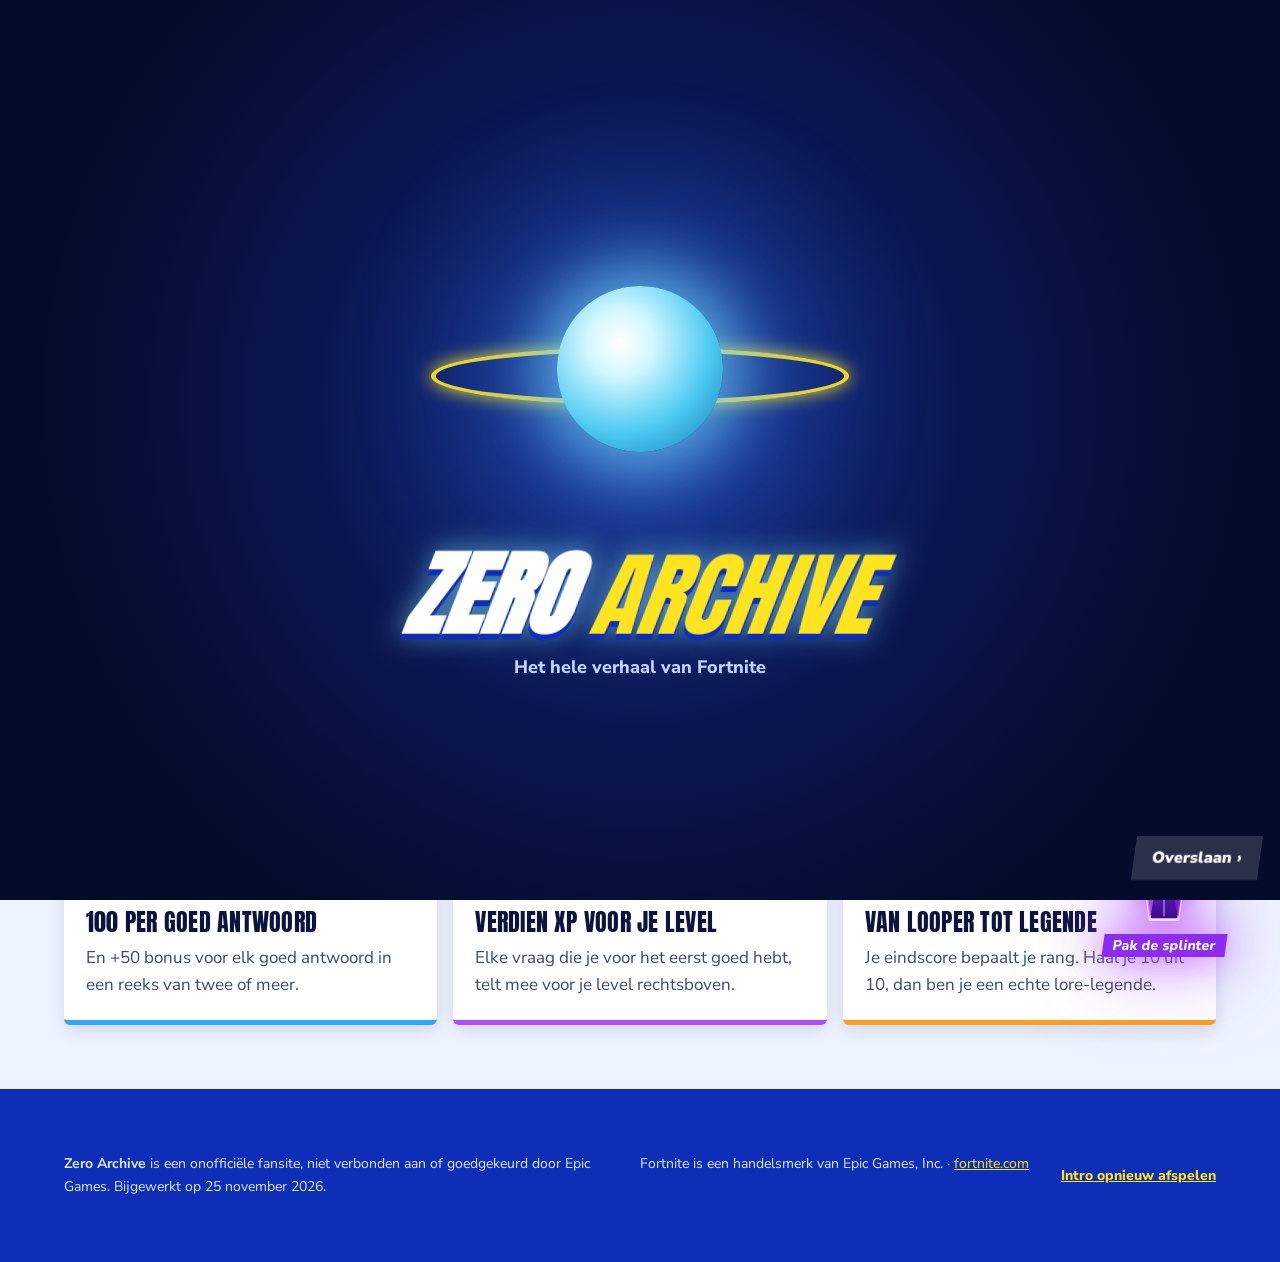
==== quiz.html @ 2d215c62 "Zero Archive: Fortnite lore-site" ====
<!DOCTYPE html>
<html lang="nl">
<head>
<meta charset="utf-8">
<meta name="viewport" content="width=device-width, initial-scale=1">
<title>Zero Archive · Lore-quiz</title>
<link rel="preconnect" href="https://fonts.googleapis.com">
<link href="https://fonts.googleapis.com/css2?family=Anton&family=Nunito+Sans:opsz,wght@6..12,400;6..12,700;6..12,800;6..12,900&display=swap" rel="stylesheet">
<link rel="stylesheet" href="site.css">
<script>try{if(!sessionStorage.getItem("zaIntro")&&!matchMedia("(prefers-reduced-motion: reduce)").matches)document.documentElement.classList.add("intro-on")}catch(e){}</script>
</head>
<body>
<div id="prog" aria-hidden="true"></div>
<nav><div class="wrap">
  <a class="brand" href="index.html">Zero <span>Archive</span></a>
  <div class="links scroll">
    <a href="index.html#tijdlijn">Tijdlijn</a><a href="index.html#seven">The Seven</a><a href="index.html#geno">Geno</a><a href="index.html#comics">Comics</a><a href="index.html#events">Events</a><a href="quiz.html" aria-current="page">Quiz</a><a href="personages.html">Personages</a><a href="out-of-time.html" class="hot">Out of Time</a>
  </div>
</div></nav>

<header class="band hero small" style="padding-bottom:clamp(64px,7vw,96px)"><div class="wrap split">
  <div>
    <p class="crumbs"><a href="index.html">Zero Archive</a> › Lore-quiz</p>
    <span class="tagl">10 vragen · alles staat op de site</span>
    <h1>Ben jij een echte <em>lore-legende</em>?</h1>
    <p class="lead">Tien willekeurige vragen over de Zero Point, The Seven, Geno en Out of Time. Elk goed antwoord levert XP op, en een reeks goede antwoorden levert bonuspunten op. Weet je het niet? Na elke vraag zie je het antwoord en waar het op de site staat.</p>
    <div class="btns"><button class="btn y" id="go" type="button">Start de quiz</button><a class="btn w" href="index.html#tijdlijn">Eerst nog even lezen</a></div>
    <p class="when" id="best" style="margin-top:16px"></p>
  </div>
  <div class="fig" aria-hidden="true" style="min-height:300px">
    <svg viewBox="0 0 300 300" style="position:absolute;inset:0;width:100%;height:100%">
      <defs><radialGradient id="qzg"><stop offset="0" stop-color="#ffffff"/><stop offset=".5" stop-color="#bff1ff"/><stop offset="1" stop-color="#2ea8ff"/></radialGradient></defs>
      <circle cx="150" cy="150" r="96" fill="url(#qzg)" class="pulse" style="transform-origin:150px 150px"/>
      <ellipse cx="150" cy="160" rx="140" ry="36" fill="none" stroke="#ffe41f" stroke-width="5"/>
      <text x="150" y="190" text-anchor="middle" font-family="Anton,Impact,sans-serif" font-size="120" fill="#0d2fb8">?</text>
    </svg>
  </div>
</div></header>

<section class="band" id="quiz"><div class="wrap">
  <div class="qz" id="qz" hidden>
    <div class="qz-top">
      <span class="tag" id="qNum" style="--r:var(--blue)">Vraag 1/10</span>
      <span class="qz-score" id="qScore">0 punten</span>
      <span class="qz-streak" id="qStreak" hidden></span>
    </div>
    <div class="meter" aria-hidden="true"><i id="qBar"></i></div>
    <h2 id="qText" tabindex="-1"></h2>
    <div class="qz-opts" id="qOpts" role="group" aria-labelledby="qText"></div>
    <div class="qz-fb" id="qFb" aria-live="polite" hidden></div>
    <div class="btns" style="margin-top:18px"><button class="btn y" id="next" type="button" hidden>Volgende vraag</button></div>
  </div>
  <div class="qz-end" id="end" hidden>
    <span class="tag" id="rankTag" style="--r:var(--leg)">Resultaat</span>
    <h2 id="rank"></h2>
    <p class="intro" id="endTxt"></p>
    <div class="facts" id="endStats"></div>
    <h3 style="margin-top:28px">Jouw antwoorden</h3>
    <ol class="qz-review" id="review"></ol>
    <div class="btns" style="margin-top:20px"><button class="btn y" id="again" type="button">Nog een keer (nieuwe vragen)</button><button class="btn w" id="copy" type="button">Kopieer je score</button></div>
  </div>
  <div id="startHint"><h2>Hoe werkt het?</h2>
    <div class="grid">
      <article class="card" style="--r:var(--rare)"><span class="rar">Punten</span><h3>100 per goed antwoord</h3><p>En +50 bonus voor elk goed antwoord in een reeks van twee of meer.</p></article>
      <article class="card" style="--r:var(--epic)"><span class="rar" style="--r:var(--epic)">XP</span><h3>Verdien XP voor je level</h3><p>Elke vraag die je voor het eerst goed hebt, telt mee voor je level rechtsboven.</p></article>
      <article class="card" style="--r:var(--leg)"><span class="rar" style="--r:var(--leg)">Rang</span><h3>Van Looper tot legende</h3><p>Je eindscore bepaalt je rang. Haal je 10 uit 10, dan ben je een echte lore-legende.</p></article>
    </div>
  </div>
</div></section>

<footer class="band"><div class="wrap">
  <p><strong>Zero Archive</strong> is een onofficiële fansite, niet verbonden aan of goedgekeurd door Epic Games. Bijgewerkt op 25 november 2026.</p>
  <p>Fortnite is een handelsmerk van Epic Games, Inc. · <a href="https://www.fortnite.com">fortnite.com</a></p>
</div></footer>

<script src="shared.js"></script>
<script>
{
/* [id, question, correct, [wrong x3], explanation, link] */
const Q=[
 ["loop","Hoe lang duurt één ronde van de Loop ongeveer?","22 minuten",["10 minuten","45 minuten","Een uur"],"Een ronde duurt ongeveer 22 minuten. Wie wint, ontsnapt, maar wordt daarna weer meegezogen.","index.html#basis"],
 ["io","Wie stichtte de Imagined Order?","Geno",["Doctor Slone","Agent Jones","The Origin"],"Geno vond de Zero Point meer dan duizend jaar geleden en richtte de IO op om hem te beheersen.","personages.html#geno"],
 ["meteor","Wie lag er in de meteoriet van Chapter 1?","The Visitor",["The Scientist","The Foundation","Kevin de kubus"],"In Season 4 stapte The Visitor uit de meteoriet, het eerste lid van The Seven dat we zagen.","index.html#tijdlijn"],
 ["end1","Hoe eindigde Chapter 1?","Een zwart gat slokte het eiland op",["Het eiland draaide om","Alles werd verchroomd","Een vulkaan barstte uit"],"Bij The End op 13 oktober 2019 verdween alles in een zwart gat.","index.html#events"],
 ["rock","Wie spreekt The Foundation in?","Dwayne Johnson",["Rahul Kohli","Ben Starr","Brie Larson"],"The Foundation wordt ingesproken door Dwayne “The Rock” Johnson.","personages.html#foundation"],
 ["mecha","Wie bestuurde de Mecha?","The Paradigm",["The Order","The Imagined","Doctor Slone"],"The Paradigm stuurde de Mecha in The Final Showdown en opnieuw bij Collision.","index.html#seven"],
 ["ageless","Wie is The Ageless uit Chapter 4?","Een jongere versie van Geno",["De vader van Hope","De oprichter van The Seven","Een vampier"],"The Ageless regeerde over Oathbound en is een Snapshot van een jongere Geno.","index.html#geno"],
 ["underground","Wie richtte The Underground op?","Hope",["Jones","Midas","Montague"],"Hope wees The Society af en begon in Chapter 5 haar eigen verzet: The Underground.","personages.html#hope"],
 ["doom","Wie bleek The Wanderer te zijn?","Doctor Doom",["Zeus","Geno","Megalo Don"],"In Chapter 5 Season 4 bleek The Wanderer Doctor Doom te zijn, die de kracht van Pandora's Box opslokte.","index.html#tijdlijn"],
 ["zerowar","In welke comic verdwijnt Geno in de Zero Point?","Fortnite x Marvel: Zero War",["Batman/Fortnite: Zero Point","Nexus War: Thor","Batman/Fortnite: Foundation"],"In Zero War stapt Geno in de Zero Point en wordt hij over het Omniverse verspreid.","index.html#comics"],
 ["shattered","Wat was de grote twist van Shattered?","The Visitor bleek Geno te zijn",["The Foundation werd een schurk","Hope verloor haar geheugen","De Ice King werd held"],"Aan het eind schoot The Visitor Jones neer en zette zijn helm af: het was Geno.","out-of-time.html"],
 ["innovation","Welke codenaam kreeg Doctor Slone in The New Seven?","The Innovation",["The Prophecy","The Guardian","The Singularity"],"Slone werd The Innovation, het technische brein van het team.","personages.html#slone"],
 ["prophecy","Welke codenaam kreeg Hope?","The Prophecy",["The Innovation","The Origin","The Order"],"Hope kreeg haar visioenen terug en werd The Prophecy.","personages.html#hope"],
 ["stabilizer","Wat hackte Geno bij het event Unstable?","The Stabilizer",["The Collider","The Spire","De Dark Harvester"],"Geno en de Dark Voyager braken via een achterdeur in The Stabilizer en namen de Zero Point mee.","out-of-time.html"],
 ["chest","Wat zit er in de schatkist van Treasure Hunters?","Een splinter van de Zero Point",["Pandora's Box","De helm van The Visitor","Kevin de kubus"],"Een superhack trok een kist binnen met een Zero Point-splinter op slot erin.","out-of-time.html"],
 ["oscar","Welke piraat stuurde Geno op de splinter af?","Oscar",["Captain X","Midas","Syd"],"Geno stuurde Oscar naar Crossbones Isle om de splinter te halen.","personages.html#oscar"],
 ["time","Hoe laat begint Out of Time in Nederland?","20:00",["18:00","21:30","14:00"],"Het event begint om 20:00 Nederlandse tijd (14:00 ET). De wachtrij opent om 19:20.","out-of-time.html"],
 ["cube","Wat vernietigde Jones met zijn rode kubus?","De Dark Presence",["De Death Star","The Herald","Het moederschip"],"Aan het eind van Chapter 6 vernietigde Jones de Dark Presence met zijn rode kubus.","personages.html#jones"],
 ["zerohour","Hoeveel spelers zagen Zero Hour, de finale van Chapter 6?","10,5 miljoen",["2 miljoen","25 miljoen","500.000"],"Zero Hour trok 10,5 miljoen spelers.","index.html#basis"],
 ["seasonx","Waar was “Out of Time” eerder al de slogan van?","Season X van Chapter 1",["Chapter 2 Season 1","De Big Bang","Remix"],"“Out of Time” was ook de slogan van Season X. In OG hangt de teller boven de Zero Point en de raket.","out-of-time.html"],
 ["daughters","Hoe heten de dochters van Geno?","The Imagined en The Order",["Hope en Valeria","The Paradigm en Singularity","Jade en Nisha"],"The Imagined en The Order zijn Geno's genetisch aangepaste dochters. Ze kozen allebei de kant van The Seven.","index.html#seven"],
 ["voyager","Wie verraadde de Ice King bij Shattered?","De Dark Voyager",["The Foundation","Jones","Captain X"],"De Dark Voyager zoog de levenskracht van de Ice King op en maakte de Zero Point compleet.","personages.html#dark-voyager"]];
const RANKS=[[0,"Nieuwe Looper","Iedereen begint ergens. Lees de tijdlijn en probeer het opnieuw."],[4,"Rift-reiziger","Je kent de grote lijnen. Nog een paar chapters en je hoort erbij."],[7,"Lid van The Seven","Sterk! Je weet meer dan de meeste spelers in de lobby."],[9,"Zero Point-meester","Bijna perfect. Geno zou je liever niet tegenkomen."],[10,"Lore-legende","10 uit 10. Jij bent klaar voor Out of Time."]];
const $=id=>document.getElementById(id);
const shuffle=a=>{a=a.slice();for(let i=a.length-1;i>0;i--){const j=Math.random()*(i+1)|0;[a[i],a[j]]=[a[j],a[i]]}return a};
let set=[],i=0,score=0,good=0,streak=0,best=0,log=[];
let rec=0;try{rec=+localStorage.getItem('zaQuizBest')||0}catch(e){}
const showBest=()=>{$('best').textContent=rec?`Jouw beste score: ${rec} punten`:''};showBest();

function start(){set=shuffle(Q).slice(0,10);i=0;score=0;good=0;streak=0;best=0;log=[];
  $('startHint').hidden=true;$('end').hidden=true;$('qz').hidden=false;show();$('quiz').scrollIntoView({behavior:'smooth'})}
function show(){const q=set[i];
  $('qNum').textContent=`Vraag ${i+1}/10`;$('qBar').style.width=(i/10*100)+'%';$('qScore').textContent=score+' punten';
  $('qText').textContent=q[1];$('qFb').hidden=true;$('next').hidden=true;
  const opts=shuffle([q[2],...q[3]]);
  $('qOpts').innerHTML=opts.map((o,k)=>`<button type="button" class="opt" data-v="${k}"><b>${'ABCD'[k]}</b><span></span></button>`).join('');
  $('qOpts').querySelectorAll('.opt').forEach((b,k)=>{b.querySelector('span').textContent=opts[k];b.dataset.ok=opts[k]===q[2]?'1':''});
  $('qText').focus({preventScroll:true});
}
$('qOpts').addEventListener('click',e=>{const b=e.target.closest('.opt');if(!b||$('qOpts').classList.contains('done'))return;
  const q=set[i],ok=b.dataset.ok==='1',r=b.getBoundingClientRect(),x=r.left+r.width/2,y=r.top+r.height/2;
  $('qOpts').classList.add('done');
  $('qOpts').querySelectorAll('.opt').forEach(o=>{o.disabled=true;if(o.dataset.ok)o.classList.add('right')});
  if(ok){streak++;good++;const pts=100+(streak>1?50:0);score+=pts;best=Math.max(best,streak);
    window.FX&&FX.burst(x,y,60,11);window.FX&&FX.give&&FX.give('quiz:'+q[0],80,x,y-40);
    $('qFb').className='qz-fb ok';$('qFb').innerHTML='';$('qFb').append(Object.assign(document.createElement('b'),{textContent:streak>1?`Goed! +${pts} (reeks ×${streak})`:`Goed! +${pts}`}));
  }else{streak=0;b.classList.add('wrong');b.classList.remove('shake');void b.offsetWidth;b.classList.add('shake');
    $('qFb').className='qz-fb no';$('qFb').innerHTML='';$('qFb').append(Object.assign(document.createElement('b'),{textContent:'Helaas! Het juiste antwoord is: '+q[2]}))}
  const p=document.createElement('p');p.textContent=q[4]+' ';const a=document.createElement('a');a.href=q[5];a.textContent='Lees meer op de site';p.append(a);$('qFb').append(p);
  $('qFb').hidden=false;$('qScore').textContent=score+' punten';
  $('qStreak').hidden=streak<2;$('qStreak').textContent=`Reeks ×${streak}`;
  log.push([q[1],q[2],b.querySelector('span').textContent,ok]);
  $('next').textContent=i===9?'Bekijk je resultaat':'Volgende vraag';$('next').hidden=false;$('next').focus({preventScroll:true});
});
$('next').addEventListener('click',()=>{$('qOpts').classList.remove('done');i++;if(i<10)show();else finish()});
function finish(){$('qz').hidden=true;$('end').hidden=false;$('qBar').style.width='100%';
  const rk=RANKS.filter(r=>good>=r[0]).pop();$('rank').textContent=rk[1];$('endTxt').textContent=`${good} van de 10 goed. ${rk[2]}`;
  const newRec=score>rec;if(newRec){rec=score;try{localStorage.setItem('zaQuizBest',rec)}catch(e){}showBest()}
  $('endStats').innerHTML=`<div class="fact"><b>${score}</b><span>punten${newRec?' · nieuw record!':''}</span></div><div class="fact"><b>${good}/10</b><span>goede antwoorden</span></div><div class="fact"><b>×${best}</b><span>langste reeks</span></div>`;
  $('review').innerHTML='';log.forEach(([q,c,g,ok])=>{const li=document.createElement('li');li.className=ok?'ok':'no';
    const b=document.createElement('b');b.textContent=q;const s=document.createElement('span');s.textContent=ok?`Goed: ${c}`:`Jij: ${g} · Juist: ${c}`;li.append(b,s);$('review').append(li)});
  $('end').scrollIntoView({behavior:'smooth'});
  if(window.FX){const n=good>=9?4:good>=7?2:1;for(let k=0;k<n;k++)setTimeout(()=>FX.burst(innerWidth*(.25+Math.random()*.5),innerHeight*(.3+Math.random()*.3),110,15),k*350);FX.give&&good===10&&FX.give('quiz:perfect',500,innerWidth/2,innerHeight/2)}
}
$('go').addEventListener('click',start);$('again').addEventListener('click',start);
$('copy').addEventListener('click',async e=>{const t=`Ik haalde ${good}/10 (${score} punten) in de Zero Archive lore-quiz: ${$('rank').textContent}!`;
  try{await navigator.clipboard.writeText(t);e.target.textContent='Gekopieerd!'}catch(err){e.target.textContent='Kopiëren lukt hier niet'}setTimeout(()=>e.target.textContent='Kopieer je score',1800)});
}
</script>
<script src="fx.js"></script>
</body>
</html>
---- site.css ----
/* VOICE: de lobby en de item shop: luid, vrolijk, spannend, alsof je op een nieuw seizoen wacht
   IDEA: het verhaal als item shop: elk seizoen een item-tegel in zijn rarity-kleur, elk event Legendary
   PICTURE: blauwe lucht, paarse stormmuur, gloeiende Zero Point boven het eiland met de Loop eromheen
   COLOUR and TYPE: Fortnite-blauw dominant, stormpaars steun, geel accent, rarity-kleuren; Anton (schuin, hoofdletters) + Nunito Sans
   LAYOUT: lobby-hero met gele aftelklok, banden met schuine randen, tabbed tijdlijn met tegels, kaarten voor Seven/comics/events */
:root{color-scheme:light dark;
--bg:light-dark(#eef4ff,#0a1030);--bg2:light-dark(#dfe9ff,#0f1842);--card:light-dark(#ffffff,#162257);
--ink:light-dark(#0b1440,#f2f6ff);--soft:light-dark(#3a4878,#b8c6f0);--line:light-dark(#c9d7f7,#2a3a80);
--blue:#1b5cff;--blue2:#38a8ff;--sky1:light-dark(#2f7bff,#14246e);--sky2:light-dark(#7cc4ff,#24409e);
--storm:#8c2cf0;--storm2:#c25bff;--yel:#ffe41f;--yelD:#c9a800;--io:#ff2e4a;
--com:#8a94a6;--unc:#5bd13f;--rare:#2ea8ff;--epic:#b04dff;--leg:#ff9f1c;--myth:#ffd400}
:root[data-theme=light]{color-scheme:light}:root[data-theme=dark]{color-scheme:dark}
*{box-sizing:border-box;min-width:0}
body{margin:0;background:var(--bg);color:var(--ink);font:17px/1.6 "Nunito Sans",system-ui,sans-serif;overflow-x:clip}
h1,h2,h3{font-family:Anton,Impact,"Arial Narrow",sans-serif;font-weight:400;line-height:1.02;text-wrap:balance;margin:0 0 .4em;text-transform:uppercase;letter-spacing:.01em}
h1,h2{font-style:italic;transform:skewX(-6deg);transform-origin:left}
h2{font-size:clamp(36px,5.4vw,52px)}h3{font-size:24px}
p{margin:0 0 1em;max-width:68ch}
a{color:inherit}
.band{padding:clamp(32px,5vw,72px) max(5vw,16px)}
.wrap{max-width:1240px;margin:0 auto}
.alt{background:var(--bg2)}
.intro{color:var(--soft);font-size:18px}
.scroll{overflow-x:auto}.scroll a,.scroll button{flex:none}html{scroll-padding-top:76px;scroll-behavior:smooth}
@media(prefers-reduced-motion:reduce){html{scroll-behavior:auto}}
#prog{position:fixed;top:0;left:0;height:4px;width:0;background:var(--yel);z-index:9;box-shadow:0 0 10px var(--yel)}

nav{position:sticky;top:0;z-index:6;background:linear-gradient(90deg,#0d2fb8,#1b5cff);color:#fff;box-shadow:0 4px 0 rgba(0,0,0,.25)}
nav .wrap{display:flex;align-items:center;gap:18px;padding:8px max(5vw,16px)}
.brand{font-family:Anton,sans-serif;font-size:24px;font-style:italic;text-decoration:none;white-space:nowrap;text-transform:uppercase}
.brand span{color:var(--yel)}
nav .links{display:flex;gap:4px;margin-left:auto}
nav .links a{text-decoration:none;font-weight:900;padding:12px 12px;white-space:nowrap;transform:skewX(-8deg)}
nav .links a:hover,nav .links a:focus-visible{background:var(--yel);color:#1a1300;outline:none}
@media(max-width:900px){nav{position:static}}

.hero{background:linear-gradient(180deg,var(--sky1) 0%,var(--sky2) 100%);color:#fff;position:relative;overflow:hidden;padding-bottom:clamp(48px,7vw,96px);clip-path:polygon(0 0,100% 0,100% calc(100% - 40px),0 100%)}
.hero .wrap{display:grid;grid-template-columns:minmax(0,6fr) minmax(0,6fr);gap:28px;align-items:center;position:relative}
.hero h1{font-size:clamp(48px,7.4vw,92px);text-shadow:0 5px 0 rgba(0,0,0,.25)}
.hero h1 em{font-style:inherit;color:var(--yel)}
.tagl{display:inline-block;background:var(--storm);color:#fff;font-weight:900;padding:4px 12px;transform:skewX(-8deg);margin-bottom:14px}
.hero .lead{color:#eef5ff;font-size:19px;text-shadow:0 1px 0 rgba(0,0,0,.2)}
.clock{display:flex;flex-wrap:wrap;gap:10px;margin:8px 0 8px}
.clock div{background:var(--yel);color:#1a1300;padding:8px 16px 6px;min-width:92px;text-align:center;transform:skewX(-8deg);box-shadow:0 5px 0 var(--yelD)}
.clock b{display:block;font-family:Anton,sans-serif;font-size:clamp(34px,4.8vw,48px);line-height:1}
.clock small{font-size:14px;font-weight:900}
.when{font-weight:800;margin:12px 0 20px}
.btns{display:flex;flex-wrap:wrap;gap:12px}
.btn{display:inline-flex;align-items:center;min-height:48px;padding:0 22px;font-weight:900;text-decoration:none;font-size:17px;transform:skewX(-8deg);border:0;cursor:pointer;font-family:inherit}
.btn.y{background:var(--yel);color:#1a1300;box-shadow:0 5px 0 var(--yelD)}
.btn.w{background:#fff;color:#0d2fb8;box-shadow:0 5px 0 #9fb6e8}
.btn:hover{filter:brightness(1.07)}.btn:active{transform:skewX(-8deg) translateY(3px);box-shadow:none}
.btn:focus-visible{outline:3px solid #fff;outline-offset:3px}
.fig{position:relative;min-height:460px}.fig>svg{position:absolute;inset:0;width:100%;height:100%}
.spin{transform-origin:300px 260px;animation:spin 60s linear infinite}
.pulse{transform-origin:300px 260px;animation:pulse 4s ease-in-out infinite}
.cloud{animation:drift 30s linear infinite alternate}
@keyframes spin{to{transform:rotate(360deg)}}@keyframes pulse{50%{transform:scale(1.06)}}@keyframes drift{to{transform:translateX(40px)}}
@media(prefers-reduced-motion:reduce){.spin,.pulse,.cloud{animation:none}}
@media(max-width:760px){.hero .wrap{grid-template-columns:1fr}.fig{min-height:320px;order:-1}}

.facts{display:grid;grid-template-columns:repeat(auto-fit,minmax(min(100%,220px),1fr));gap:14px;margin-top:22px}
.fact{background:var(--storm);color:#fff;padding:18px 20px;position:relative;clip-path:polygon(0 0,100% 0,96% 100%,0 100%)}
.fact b{display:block;font-family:Anton,sans-serif;font-size:30px;line-height:1.05;color:var(--yel);text-transform:uppercase}
.fact span{font-weight:700;color:#f1e6ff}

.grid{display:grid;grid-template-columns:repeat(auto-fit,minmax(min(100%,250px),1fr));gap:16px;margin-top:22px}
.card{background:var(--card);border-radius:6px;padding:22px;border-bottom:5px solid var(--r,var(--rare));box-shadow:0 6px 18px rgba(10,20,80,.12)}
.card p{color:var(--soft);margin:0}
.rar{display:inline-block;font-size:13px;font-weight:900;color:#fff;background:var(--r,var(--rare));padding:2px 10px;transform:skewX(-8deg);margin-bottom:10px}

.tabs{display:flex;gap:8px;margin:22px 0 6px;padding:4px 4px 10px}
.tabs button{min-height:48px;padding:0 18px;border:0;background:var(--card);color:var(--ink);font:400 20px Anton,sans-serif;text-transform:uppercase;cursor:pointer;white-space:nowrap;transform:skewX(-8deg);box-shadow:0 4px 0 var(--line)}
.tabs button[aria-selected=true]{background:var(--yel);color:#1a1300;box-shadow:0 4px 0 var(--yelD)}
.tabs button:focus-visible{outline:3px solid var(--blue);outline-offset:3px}
.chhead{margin:22px 0 6px}
.chhead h3{font-size:clamp(30px,4vw,40px);margin:0;font-style:italic}
.chhead p{color:var(--soft);font-size:19px;font-weight:700;margin:4px 0 0}
.tl{list-style:none;padding:0;margin:18px 0 0;display:grid;gap:14px}
.tl li{display:grid;grid-template-columns:112px minmax(0,1fr);gap:20px;background:var(--card);border-radius:6px;padding:16px;align-items:start;border-left:6px solid var(--r);box-shadow:0 4px 14px rgba(10,20,80,.1);cursor:default}
.tl li:focus{outline:none}.tl li:focus-visible{box-shadow:0 0 0 3px var(--blue)}
.art{width:112px;height:112px;border-radius:6px;overflow:hidden;transition:transform .2s;box-shadow:inset 0 0 0 2px rgba(255,255,255,.35)}
.art svg{width:100%;height:100%;display:block}
.tl li:hover .art,.tl li:focus-within .art{transform:scale(1.06) rotate(-2deg)}
.meta{display:flex;flex-wrap:wrap;gap:6px 10px;align-items:center;margin-bottom:4px}
.meta .s{font-weight:900;color:var(--soft)}
.tl h3{margin:0 0 6px;font-size:26px}
.tl p{color:var(--soft);margin:0}
.twist{margin-top:10px;font-weight:800;color:var(--ink);background:light-dark(#fff6c2,#3a3410);border-left:4px solid var(--yel);padding:6px 12px;border-radius:0 6px 6px 0}
.evt{display:inline-block;font-size:13px;font-weight:900;color:#1a1300;background:var(--yel);padding:2px 10px;transform:skewX(-8deg);white-space:nowrap}
@media(max-width:600px){.tl li{grid-template-columns:76px minmax(0,1fr);gap:14px}.art{width:76px;height:76px}.tl h3{font-size:22px}}

.roster{display:grid;grid-template-columns:repeat(auto-fit,minmax(min(100%,210px),1fr));gap:14px;margin-top:20px}
.item{background:var(--card);border-radius:6px;overflow:hidden;box-shadow:0 6px 18px rgba(10,20,80,.12);display:flex;flex-direction:column}
.item .ic{aspect-ratio:16/10}.item .ic svg{width:100%;height:100%;display:block}
.item .nm{background:var(--r);color:#fff;padding:8px 14px}
.item .nm h3{margin:0;font-size:22px}.item .nm small{font-weight:800;opacity:.9}
.item p{padding:12px 14px 16px;margin:0;color:var(--soft);font-size:16px}
.sub{margin-top:44px}

.wanted{display:grid;grid-template-columns:minmax(0,5fr) minmax(0,7fr);gap:28px;align-items:start}
.poster{background:linear-gradient(160deg,#2a0610,#5c0a1c);color:#ffe9ec;padding:24px;border-radius:6px;border:3px solid var(--io);box-shadow:0 8px 0 #6b0716}
.poster h3{font-size:44px;color:#fff;font-style:italic;margin:0}
.poster .lab{display:inline-block;background:var(--io);color:#fff;font-weight:900;padding:2px 10px;transform:skewX(-8deg);margin-bottom:10px}
.poster svg{width:100%;height:auto;display:block;margin:12px 0}
.poster dl{margin:0}.poster div{padding:8px 0;border-top:1px solid rgba(255,255,255,.18)}
.poster dt{font-size:14px;font-weight:900;color:#ff8a9a}.poster dd{margin:0}
.steps{list-style:none;padding:0;margin:0;display:grid;gap:12px;counter-reset:g}
.steps li{background:var(--card);border-radius:6px;padding:14px 16px 14px 66px;position:relative;box-shadow:0 4px 14px rgba(10,20,80,.1)}
.steps li::before{counter-increment:g;content:counter(g);position:absolute;left:14px;top:12px;width:38px;height:38px;background:var(--io);color:#fff;font:22px Anton,sans-serif;display:grid;place-items:center;transform:skewX(-8deg)}
.steps b{display:block;font-weight:900}.steps span{color:var(--soft)}
@media(max-width:820px){.wanted{grid-template-columns:1fr}}

.evs{display:grid;grid-template-columns:repeat(auto-fit,minmax(min(100%,280px),1fr));gap:14px;margin-top:22px}
.ev{background:var(--card);border-radius:6px;overflow:hidden;display:grid;grid-template-columns:86px minmax(0,1fr);box-shadow:0 4px 14px rgba(10,20,80,.1)}
.ev .dt{background:var(--r,var(--leg));color:#fff;display:flex;flex-direction:column;align-items:center;justify-content:center;padding:10px 6px;text-align:center}
.ev .dt b{font:34px/1 Anton,sans-serif}.ev .dt small{font-weight:900;white-space:nowrap}
.ev div.tx{padding:12px 14px}.ev h3{font-size:21px;margin:0 0 2px}.ev p{margin:0;color:var(--soft);font-size:16px}

.oot{background:linear-gradient(135deg,#2a0a6e,#8c2cf0 55%,#c25bff);color:#fff;clip-path:polygon(0 40px,100% 0,100% calc(100% - 40px),0 100%);padding-block:clamp(72px,8vw,110px)}
.oot .wrap{display:grid;grid-template-columns:minmax(0,7fr) minmax(0,5fr);gap:28px;align-items:start}
.oot h2{font-size:clamp(48px,7vw,84px);color:var(--yel);text-shadow:0 5px 0 rgba(0,0,0,.3)}
.oot p{color:#f1e6ff;font-size:19px}
.olist{list-style:none;padding:0;margin:0;display:grid;gap:10px}
.olist li{background:rgba(0,0,0,.25);padding:12px 16px;border-left:4px solid var(--yel)}
.olist b{color:var(--yel)}
.times{background:rgba(0,0,0,.3);padding:20px;border-radius:6px}
.times h3{color:var(--yel)}
.times div{display:flex;justify-content:space-between;gap:12px;padding:9px 0;border-bottom:1px solid rgba(255,255,255,.2)}
.times span:last-child{font-weight:900;white-space:nowrap}
.theory{margin-top:16px;padding:14px 16px;background:rgba(0,0,0,.3);border-left:4px solid var(--io)}
@media(max-width:820px){.oot .wrap{grid-template-columns:1fr}}

.search{width:100%;max-width:440px;min-height:48px;font:17px "Nunito Sans",sans-serif;padding:0 16px;border:3px solid var(--line);background:var(--card);color:var(--ink);border-radius:6px}
.search:focus-visible{outline:none;border-color:var(--yel)}
.gl{display:grid;grid-template-columns:repeat(auto-fit,minmax(min(100%,320px),1fr));gap:0 28px;margin:16px 0 0}
.gl div{padding:12px 0;border-bottom:2px solid var(--line)}
.gl dt{font-weight:900;font-size:18px}.gl dd{margin:2px 0 0;color:var(--soft)}
.empty{color:var(--soft);display:none}
.note{font-size:14px;color:var(--soft);margin-top:16px}
footer{background:#0d2fb8;color:#dfe8ff;font-size:14px}
footer .wrap{display:flex;flex-wrap:wrap;gap:10px 32px;justify-content:space-between}
footer p{margin:0}footer a{color:var(--yel)}

/* tile animations: run only while the item has .play */
.art *,.ic *{transform-box:fill-box}.art [transform],.ic [transform]{transform-box:view-box}
.c{transform-origin:center}.b{transform-origin:50% 100%}
.play .a-met{animation:met 1.1s ease-in forwards}@keyframes met{from{transform:translate(0,0)}to{transform:translate(-26px,40px)}}
.play .a-flash{animation:flash 1.1s ease-out forwards}@keyframes flash{0%,75%{opacity:0;transform:scale(.2)}85%{opacity:1;transform:scale(1.3)}100%{opacity:.6;transform:scale(1)}}
.play .a-up{animation:up 2.2s ease-in infinite}@keyframes up{0%,15%{transform:translateY(0)}100%{transform:translateY(-100px)}}
.play .a-down{animation:down 1.6s ease-out forwards}@keyframes down{from{transform:translateY(-100px)}to{transform:translateY(0)}}
.play .a-fire{animation:fire .12s linear infinite alternate}@keyframes fire{to{transform:scaleY(1.5)}}
.play .a-open{animation:open 1.2s ease-out forwards}@keyframes open{from{transform:scale(0,.3)}to{transform:scale(1,1)}}
.play .a-close{animation:open 1.2s ease-in reverse forwards}
.play .a-spin{animation:spin 2.4s linear infinite}
.play .a-pulse,.play .a-spark{animation:pulse 1s ease-in-out infinite}
.play .a-fall{animation:fall 1.6s linear infinite}@keyframes fall{from{transform:translateY(-90px)}to{transform:translateY(10px)}}
.play .a-drop{animation:fall 1s ease-in 1 forwards}
.play .a-erupt{animation:erupt 1.2s ease-out infinite}@keyframes erupt{from{transform:translate(0,0);opacity:1}to{transform:translate(var(--x,0),-34px);opacity:0}}
.play .a-l{animation:lft .8s ease-in forwards}.play .a-r{animation:rgt .8s ease-in forwards}
@keyframes lft{to{transform:translateX(16px)}}@keyframes rgt{to{transform:translateX(-16px)}}
.play .a-burst{animation:burst 1.2s ease-out forwards}@keyframes burst{0%,60%{opacity:0;transform:scale(.2)}75%{opacity:1;transform:scale(1.2)}100%{opacity:0;transform:scale(1.8)}}
.a-suck,.a-orbit,.a-hand,.a-hand2,.a-flap{transform-box:view-box;transform-origin:40px 40px}
.play .a-suck{animation:suck 1.6s ease-in infinite}@keyframes suck{from{transform:rotate(0) translateX(30px) scale(1)}to{transform:rotate(540deg) translateX(0) scale(0)}}
.play .a-sweep{animation:sweep 2s ease-in-out infinite alternate}@keyframes sweep{from{transform:translateX(-16px)}to{transform:translateX(16px)}}
.play .a-rise{animation:rise 1.4s ease-out forwards}@keyframes rise{from{transform:translateY(40px)}to{transform:translateY(0)}}
.play .a-eclipse{animation:eclipse 1.6s ease-out forwards}@keyframes eclipse{from{transform:translateX(-70px)}to{transform:translateX(0)}}
.play .a-grow{animation:grow 1.2s ease-out forwards}@keyframes grow{from{transform:scale(1,0)}to{transform:scale(1,1)}}
.play .a-bob{animation:bob 1s ease-in-out infinite alternate}@keyframes bob{to{transform:translateY(5px)}}
.play .a-blink{animation:blink .5s steps(2) infinite}@keyframes blink{50%{opacity:0}}
.play .a-flip{animation:flip 1.4s ease-in-out forwards}@keyframes flip{to{transform:scaleY(-1)}}
.play .a-orbit{animation:spin 1.2s linear infinite}
.play .a-pop{animation:pop .9s cubic-bezier(.3,1.6,.5,1) forwards}@keyframes pop{from{transform:scale(0)}to{transform:scale(1)}}
.a-hand,.a-hand2{transform-origin:40px 42px}
.play .a-hand{animation:spin 1.5s linear reverse infinite}.play .a-hand2{animation:spin 6s linear reverse infinite}
.play .a-wave{animation:wave 1.4s ease-out infinite}@keyframes wave{from{transform:scale(.2);opacity:1}to{transform:scale(2.4);opacity:0}}
.a-lid{transform-origin:0 100%}.play .a-lid{animation:lid .9s ease-out forwards}@keyframes lid{to{transform:rotate(-38deg)}}
.play .a-glow{animation:glowin 1s ease-out .3s both}@keyframes glowin{from{opacity:0;transform:scaleY(0)}to{opacity:1;transform:scaleY(1)}}
.play .a-bolt{animation:bolt 1.2s steps(1) infinite}@keyframes bolt{0%,30%,60%{opacity:0}10%,40%{opacity:1}}
.play .a-drive{animation:drive 1.4s linear infinite}@keyframes drive{from{transform:translateX(-80px)}to{transform:translateX(80px)}}
.play .a-flap{animation:flap .35s ease-in-out infinite alternate}@keyframes flap{to{transform:scaleX(.25)}}
.play .a-fly{animation:fly 2.4s ease-in-out infinite alternate}@keyframes fly{from{transform:translate(-10px,6px)}to{transform:translate(10px,-6px)}}
.play .a-zap{animation:zap .9s linear infinite}@keyframes zap{from{transform:translateX(-60px)}to{transform:translateX(60px)}}
.play .a-jit{animation:jit .3s steps(2) infinite}@keyframes jit{50%{transform:translate(3px,-2px)}}
.play .a-bub{animation:bub 1.6s ease-in infinite}@keyframes bub{from{transform:translateY(0);opacity:1}to{transform:translateY(-34px);opacity:0}}
.play .a-glitch{animation:glitch .6s steps(3) infinite}@keyframes glitch{33%{transform:translateX(7px)}66%{transform:translateX(-6px)}}
.rays{transform-origin:40px 40px;transform-box:view-box;animation:spin 24s linear infinite}
@media(prefers-reduced-motion:reduce){.art *,.ic *{animation:none!important}.art [style*="transform"]{transform:none!important}}

/* ---- shared additions for sub-pages ---- */
nav .links a.hot{background:var(--yel);color:#1a1300}
nav .links a[aria-current=page]{box-shadow:inset 0 -4px 0 var(--yel)}
.hero.small{padding-bottom:clamp(56px,7vw,90px)}
.hero.small h1{font-size:clamp(42px,6.4vw,80px)}
.crumbs{font-weight:800;margin-bottom:10px}.crumbs a{color:#fff}
.tldr{list-style:none;padding:0;margin:22px 0 0;display:grid;gap:12px;counter-reset:t}
.tldr li{background:var(--card);border-radius:6px;padding:16px 18px 16px 78px;position:relative;box-shadow:0 4px 14px rgba(10,20,80,.1);min-height:72px}
.tldr li::before{counter-increment:t;content:counter(t);position:absolute;left:16px;top:14px;width:46px;height:46px;background:var(--blue);color:#fff;font:28px Anton,sans-serif;display:grid;place-items:center;transform:skewX(-8deg)}
.tldr b{display:block;font-size:19px}.tldr span{color:var(--soft)}
.two{display:grid;grid-template-columns:minmax(0,1fr) minmax(0,1fr);gap:24px;align-items:start}
@media(max-width:820px){.two{grid-template-columns:1fr}}
.panel{background:var(--card);border-radius:6px;padding:22px;box-shadow:0 6px 18px rgba(10,20,80,.12)}
.panel h3{margin-bottom:12px}
.rows div{display:flex;justify-content:space-between;gap:14px;padding:10px 0;border-bottom:2px solid var(--line)}
.rows span:first-child{color:var(--soft);font-weight:700}.rows span:last-child{font-weight:900;text-align:right}
.check{list-style:none;padding:0;margin:0;display:grid;gap:8px}
.check label{display:flex;gap:12px;align-items:flex-start;min-height:48px;padding:10px 12px;border-radius:6px;background:var(--bg2);cursor:pointer;font-weight:700}
.check input{width:22px;height:22px;margin:2px 0 0;accent-color:var(--blue);flex:none}
.check input:checked+span{text-decoration:line-through;color:var(--soft)}
.check input:focus-visible{outline:3px solid var(--blue);outline-offset:2px}
.meter{height:14px;background:var(--bg2);border-radius:7px;overflow:hidden;margin:12px 0 4px}.meter i{display:block;height:100%;background:var(--unc);width:0;transition:width .3s}
.qs{display:grid;grid-template-columns:repeat(auto-fit,minmax(min(100%,300px),1fr));gap:14px;margin-top:22px}
.q{background:var(--card);border-radius:6px;padding:20px;border-top:5px solid var(--r,var(--blue));box-shadow:0 4px 14px rgba(10,20,80,.1)}
.q h3{font-size:23px}.q p{color:var(--soft);margin:0 0 .6em}
.tag{display:inline-block;font-size:13px;font-weight:900;padding:2px 10px;transform:skewX(-8deg);margin:0 6px 8px 0;color:#fff;background:var(--r,var(--blue))}
.tag.ok{background:var(--unc)}.tag.th{background:var(--storm)}.tag.op{background:var(--leg)}
.who{display:grid;grid-template-columns:repeat(auto-fit,minmax(min(100%,190px),1fr));gap:12px;margin-top:20px}
.who a{display:grid;grid-template-columns:56px minmax(0,1fr);gap:12px;align-items:center;background:var(--card);border-radius:6px;padding:10px;text-decoration:none;box-shadow:0 4px 14px rgba(10,20,80,.1);border-left:5px solid var(--r)}
.who a:hover,.who a:focus-visible{outline:3px solid var(--yel)}
.who svg{width:56px;height:56px;border-radius:4px;display:block}
.who b{display:block;font-size:17px}.who small{color:var(--soft);font-weight:700}
.chips{display:flex;flex-wrap:wrap;gap:8px;margin:20px 0 6px}
.chips button{min-height:44px;padding:0 16px;border:0;background:var(--card);color:var(--ink);font:400 18px Anton,sans-serif;text-transform:uppercase;cursor:pointer;transform:skewX(-8deg);box-shadow:0 4px 0 var(--line)}
.chips button[aria-pressed=true]{background:var(--yel);color:#1a1300;box-shadow:0 4px 0 var(--yelD)}
.chips button:focus-visible{outline:3px solid var(--blue);outline-offset:3px}
.chars{display:grid;grid-template-columns:repeat(auto-fit,minmax(min(100%,360px),1fr));gap:18px;margin-top:18px}
.char{background:var(--card);border-radius:6px;overflow:hidden;box-shadow:0 6px 18px rgba(10,20,80,.12);display:flex;flex-direction:column;scroll-margin-top:80px}
.char .top{display:grid;grid-template-columns:120px minmax(0,1fr);background:var(--r)}
.char .top svg{width:120px;height:120px;display:block}
.char .nm{padding:12px 16px;color:#fff;align-self:center}
.char .nm h3{margin:0;font-size:30px;font-style:italic}.char .nm small{font-weight:800;opacity:.95;display:block}
.char .body{padding:16px 18px 18px;display:flex;flex-direction:column;gap:12px;flex:1}
.char .body>p{margin:0;color:var(--soft)}
.stats{display:grid;grid-template-columns:minmax(0,1fr) minmax(0,1fr);gap:8px}
.stats div{background:var(--bg2);border-radius:6px;padding:8px 10px}
.stats dt{font-size:13px;font-weight:900;color:var(--soft)}.stats dd{margin:0;font-weight:800;font-size:15px}
.why{background:light-dark(#fff6c2,#3a3410);border-left:4px solid var(--yel);padding:8px 12px;border-radius:0 6px 6px 0;font-weight:700}
details{border-top:2px solid var(--line);padding-top:10px}
summary{cursor:pointer;font-weight:900;min-height:32px;color:var(--blue)}
summary:focus-visible{outline:3px solid var(--blue);outline-offset:2px}
details ol{margin:10px 0 0;padding-left:20px;color:var(--soft)}details li{margin-bottom:6px}details li b{color:var(--ink)}
.src{font-size:14px;color:var(--soft)}
.c,.b{transform-box:fill-box}
.hero .wrap.split{grid-template-columns:minmax(0,7fr) minmax(0,5fr)}
@media(max-width:760px){.hero .wrap.split{grid-template-columns:1fr}.hero.small .fig{min-height:260px!important}}
.brand{flex:none}
@media(max-width:760px){nav .wrap{flex-wrap:wrap;gap:4px}nav .links{margin-left:0;width:100%}}
.wiki{display:inline-flex;align-items:center;align-self:flex-start;min-height:44px;padding:0 16px;background:var(--blue);color:#fff;font-weight:900;text-decoration:none;transform:skewX(-8deg);box-shadow:0 4px 0 #0d2fb8;margin-top:auto}
.wiki:hover{filter:brightness(1.1)}.wiki:focus-visible{outline:3px solid var(--yel);outline-offset:3px}

/* ================= Zero Archive FX ================= */
html.intro-on body::after{content:"";position:fixed;inset:0;background:#050b2a;z-index:99}
.fx-canvas{position:fixed;inset:0;width:100vw;height:100vh;pointer-events:none;z-index:90}
.fx-toast{position:fixed;z-index:95;pointer-events:none;font:28px Anton,Impact,sans-serif;color:var(--yel);-webkit-text-stroke:1.5px #1a1300;text-shadow:0 3px 0 #1a1300;transform:translate(-50%,-50%) skewX(-8deg);animation:toast 1.3s ease-out forwards;white-space:nowrap}
.fx-toast.big{font-size:clamp(56px,10vw,120px);-webkit-text-stroke:3px #1a1300;text-shadow:0 8px 0 #1a1300;animation:lvl 2.2s cubic-bezier(.2,1.4,.4,1) forwards;text-transform:uppercase;font-style:italic}
@keyframes toast{0%{opacity:0;translate:0 10px;scale:.6}15%{opacity:1;scale:1.15}100%{opacity:0;translate:0 -70px;scale:1}}
@keyframes lvl{0%{opacity:0;scale:3}15%{opacity:1;scale:1}80%{opacity:1;scale:1.05}100%{opacity:0;scale:.9}}
.xp{display:flex;align-items:center;gap:8px;flex:none;margin-left:8px}
.xp b{background:var(--yel);color:#1a1300;font:16px Anton,sans-serif;padding:3px 9px;transform:skewX(-8deg);white-space:nowrap}
.xp b.pop{animation:pop .45s cubic-bezier(.2,1.8,.4,1)}
@keyframes pop{0%{scale:1}40%{scale:1.45}100%{scale:1}}
.xpbar{width:86px;height:9px;background:rgba(0,0,0,.35);border-radius:5px;overflow:hidden}
.xpbar i{display:block;height:100%;width:0;background:linear-gradient(90deg,#5bd13f,#ffe41f);transition:width .5s cubic-bezier(.2,1.4,.4,1)}
.xp small{font-weight:800;font-size:13px;color:#dfe8ff;white-space:nowrap}
@media(max-width:1340px){.xp small{display:none}}
@media(max-width:760px){.xp{margin-left:auto}}
.fx-rev{opacity:0;translate:0 26px;scale:.97;transition:opacity .55s ease var(--d,0ms),translate .7s cubic-bezier(.2,1.3,.4,1) var(--d,0ms),scale .7s cubic-bezier(.2,1.3,.4,1) var(--d,0ms)}
.fx-rev.in{opacity:1;translate:0 0;scale:1}
.fx-tilt{position:relative;overflow:hidden;transition:transform .25s ease,box-shadow .25s ease}
.fx-tilt-on{transform:perspective(900px) rotateX(var(--rx,0)) rotateY(var(--ry,0)) translateY(-4px);box-shadow:0 16px 30px rgba(10,20,80,.25)!important;z-index:2}
.fx-tilt::after{content:"";position:absolute;inset:0;pointer-events:none;opacity:0;transition:opacity .25s;background:radial-gradient(circle at var(--mx,50%) 20%,rgba(255,255,255,.55),transparent 45%),linear-gradient(115deg,transparent 30%,rgba(255,255,255,.25) 45%,transparent 60%);mix-blend-mode:soft-light}
.fx-tilt-on::after{opacity:1}
.fx-sky{position:absolute;inset:0;pointer-events:none;overflow:hidden;z-index:0}
.fx-sky i{position:absolute;bottom:-40px;width:12px;height:22px;background:var(--c);clip-path:polygon(50% 0,100% 50%,50% 100%,0 50%);opacity:.75;scale:var(--s);animation:sky 9s linear infinite;filter:drop-shadow(0 0 6px var(--c))}
@keyframes sky{from{transform:translateY(0) rotate(0)}to{transform:translateY(-120vh) rotate(540deg)}}
.hero .wrap{z-index:1}
.clock div.bump{animation:bump .45s cubic-bezier(.2,1.8,.4,1)}
@keyframes bump{40%{scale:1.14}}
#panel.fx-swap{animation:swap .5s cubic-bezier(.2,1.3,.4,1)}
@keyframes swap{from{opacity:0;translate:40px 0}to{opacity:1;translate:0 0}}
.zi-again{background:none;border:0;color:var(--yel);font:800 14px "Nunito Sans",sans-serif;text-decoration:underline;cursor:pointer;padding:6px 0;min-height:44px}
@media(prefers-reduced-motion:no-preference){
 .hero h1 em{background:linear-gradient(100deg,#ffe41f 0%,#ffe41f 40%,#fffbe0 50%,#ffe41f 60%,#ffe41f 100%);background-size:250% 100%;-webkit-background-clip:text;background-clip:text;color:transparent;text-shadow:none;filter:drop-shadow(0 5px 0 rgba(0,0,0,.25));animation:shine 3.2s linear infinite}
 @keyframes shine{from{background-position:100% 0}to{background-position:-150% 0}}
 .btn.y{animation:glow 2.2s ease-in-out infinite}
 @keyframes glow{50%{box-shadow:0 5px 0 var(--yelD),0 0 26px 4px rgba(255,228,31,.75)}}
 .btn:hover{animation:wig .4s ease}
 @keyframes wig{30%{rotate:-2deg}60%{rotate:2deg}}
 nav .links a.hot{animation:glow 2.2s ease-in-out infinite}
}
/* intro */
.fx-intro{position:fixed;inset:0;z-index:100;display:grid;place-items:center;overflow:hidden;background:radial-gradient(circle at 50% 45%,#1b3a9e 0%,#0a1650 40%,#050b2a 75%);transition:opacity .6s ease,scale .6s ease;cursor:pointer}
.fx-intro.out{opacity:0;scale:1.15;pointer-events:none}
.zi-stage{position:relative;width:min(80vw,360px);aspect-ratio:1}
.zi-orb{position:absolute;inset:27%;border-radius:50%;background:radial-gradient(circle at 38% 34%,#fff 0%,#d2f7ff 22%,#4ccaf2 60%,#0f78b0 100%);box-shadow:0 0 60px 20px rgba(127,227,255,.6),0 0 140px 60px rgba(60,140,255,.35);animation:orbIn 1s cubic-bezier(.2,1.6,.4,1) .15s both,orbP 1.6s ease-in-out 1.2s infinite}
@keyframes orbIn{from{scale:0;filter:brightness(3)}to{scale:1;filter:none}}
@keyframes orbP{50%{scale:1.06;box-shadow:0 0 80px 30px rgba(127,227,255,.75),0 0 180px 80px rgba(60,140,255,.4)}}
.zi-ring{position:absolute;inset:27%;border-radius:50%;border:4px solid #7fe3ff;opacity:0;animation:ring 1.4s ease-out both}
.zi-ring.r1{animation-delay:.95s}.zi-ring.r2{animation-delay:1.1s;border-color:#ffe41f}.zi-ring.r3{animation-delay:1.25s;border-color:#c25bff}
@keyframes ring{0%{opacity:1;scale:.6}100%{opacity:0;scale:4}}
.zi-loop{position:absolute;left:-8%;right:-8%;top:44%;height:16%;border-radius:50%;border:5px solid #ffe41f;box-shadow:0 0 18px #ffe41f;opacity:0;animation:loopIn .7s ease-out .55s both}
@keyframes loopIn{from{opacity:0;scale:.2 .2}to{opacity:.95;scale:1}}
.zi-shard{position:absolute;left:calc(50% - 7px);top:calc(50% - 14px);width:14px;height:28px;background:linear-gradient(#fff,#7fe3ff);clip-path:polygon(50% 0,100% 50%,50% 100%,0 50%);opacity:0;rotate:var(--a);animation:shard 1.1s cubic-bezier(.1,.8,.3,1) var(--dl) both;filter:drop-shadow(0 0 6px #7fe3ff)}
@keyframes shard{0%{opacity:1;translate:0 0}100%{opacity:0;translate:0 -46vmin}}
.zi-shard{transform-origin:50% 50%}
.zi-shard{animation-name:shard2}
@keyframes shard2{0%{opacity:1;transform:translateY(0)}100%{opacity:0;transform:translateY(-46vmin)}}
.zi-title{position:absolute;left:50%;top:100%;transform:translate(-50%,0) skewX(-8deg);white-space:nowrap;font:clamp(46px,9vw,92px)/1 Anton,Impact,sans-serif;text-transform:uppercase;font-style:italic;color:#fff;text-shadow:0 6px 0 #0d2fb8,0 0 30px rgba(127,227,255,.7);animation:slam .45s cubic-bezier(.2,1.6,.4,1) 1.25s both}
.zi-title em{color:#ffe41f;font-style:inherit}
@keyframes slam{from{opacity:0;scale:2.4}to{opacity:1;scale:1}}
.zi-sub{position:absolute;left:50%;top:calc(100% + clamp(56px,10vw,104px));transform:translateX(-50%);white-space:nowrap;color:#bfd3ff;font-weight:800;font-size:18px;animation:fadeUp .5s ease 1.65s both}
@keyframes fadeUp{from{opacity:0;translate:0 10px}to{opacity:1;translate:0 0}}
.fx-intro .zi-stage{margin-top:-18vh}
.zi-flash{position:absolute;inset:0;background:#fff;opacity:0;pointer-events:none;animation:flash .5s ease-out .95s both}
@keyframes flash{0%{opacity:0}20%{opacity:.85}100%{opacity:0}}
.zi-skip{position:absolute;right:20px;bottom:20px;min-height:44px;padding:0 18px;border:0;background:rgba(255,255,255,.15);color:#fff;font:900 16px "Nunito Sans",sans-serif;cursor:pointer;transform:skewX(-8deg)}
.zi-skip:hover,.zi-skip:focus-visible{background:var(--yel);color:#1a1300;outline:none}
/* Zero Point shard (Out of Time) */
.shardbtn{position:absolute;right:2%;top:2%;width:clamp(90px,14vw,130px);background:none;border:0;padding:0;cursor:pointer;display:flex;flex-direction:column;align-items:center;gap:6px;z-index:2;filter:drop-shadow(0 0 18px rgba(194,91,255,.85)) drop-shadow(0 0 40px rgba(140,44,240,.5));animation:shfloat 3.2s ease-in-out infinite}
.shardbtn svg{width:100%;height:auto;display:block;transition:scale .2s}
.shardbtn:hover svg{scale:1.1}
.shardbtn span{font:800 14px "Nunito Sans",sans-serif;color:#fff;background:var(--storm);padding:2px 10px;transform:skewX(-8deg);white-space:nowrap}
.shardbtn:focus-visible{outline:3px solid #fff;outline-offset:4px}
.shardbtn.gone svg{animation:shgone .6s ease-in forwards}
@keyframes shfloat{50%{translate:0 -14px;rotate:6deg}}
@keyframes shgone{to{scale:0;rotate:200deg;opacity:0}}
@media(prefers-reduced-motion:reduce){.shardbtn{animation:none}}
/* quiz */
.qz{max-width:860px;margin:0 auto}
.qz-top{display:flex;flex-wrap:wrap;align-items:center;gap:10px 16px}
.qz-top .tag{margin:0}
.qz-score{font:24px Anton,sans-serif;color:var(--blue)}
.qz-streak{font:20px Anton,sans-serif;color:#1a1300;background:var(--yel);padding:2px 12px;transform:skewX(-8deg);animation:pop .45s cubic-bezier(.2,1.8,.4,1)}
.qz h2{font-size:clamp(28px,4vw,40px);margin:18px 0 18px;outline:none}
.qz-opts{display:grid;grid-template-columns:minmax(0,1fr) minmax(0,1fr);gap:12px}
@media(max-width:640px){.qz-opts{grid-template-columns:1fr}}
.opt{display:grid;grid-template-columns:44px minmax(0,1fr);align-items:center;gap:12px;min-height:64px;padding:10px 16px 10px 10px;border:0;border-radius:6px;background:var(--card);color:var(--ink);font:800 18px "Nunito Sans",sans-serif;text-align:left;cursor:pointer;box-shadow:0 5px 0 var(--line);transition:translate .12s,box-shadow .12s,background .2s}
.opt b{display:grid;place-items:center;width:44px;height:44px;background:var(--blue);color:#fff;font:22px Anton,sans-serif;transform:skewX(-8deg)}
.opt:hover:not(:disabled){translate:0 -3px;box-shadow:0 8px 0 var(--line)}
.opt:active:not(:disabled){translate:0 3px;box-shadow:0 2px 0 var(--line)}
.opt:focus-visible{outline:3px solid var(--yel);outline-offset:2px}
.opt:disabled{cursor:default}
.opt.right{background:var(--unc);color:#fff;box-shadow:0 5px 0 #22801f}.opt.right b{background:#fff;color:#22801f}
.opt.wrong{background:var(--io);color:#fff;box-shadow:0 5px 0 #8a0b1e}.opt.wrong b{background:#fff;color:#8a0b1e}
.done .opt:not(.right):not(.wrong){opacity:.55}
.opt.shake{animation:shake .4s}
@keyframes shake{20%,60%{translate:-8px 0}40%,80%{translate:8px 0}}
.qz-fb{margin-top:16px;padding:14px 16px;border-radius:6px;border-left:6px solid}
.qz-fb.ok{background:light-dark(#e6f9df,#173a17);border-color:var(--unc)}
.qz-fb.no{background:light-dark(#ffe3e7,#3a1219);border-color:var(--io)}
.qz-fb b{display:block;font-size:19px;margin-bottom:4px}.qz-fb p{margin:0;color:var(--soft)}
.qz-fb a{color:var(--blue);font-weight:800}
.qz-end{max-width:960px;margin:0 auto}
.qz-end h2{font-size:clamp(44px,7vw,80px)}
.qz-review{list-style:none;padding:0;margin:12px 0 0;display:grid;gap:8px;counter-reset:r}
.qz-review li{background:var(--card);border-radius:6px;padding:10px 14px 10px 56px;position:relative;border-left:6px solid var(--unc)}
.qz-review li.no{border-color:var(--io)}
.qz-review li::before{counter-increment:r;content:counter(r);position:absolute;left:14px;top:10px;font:22px Anton,sans-serif;color:var(--soft)}
.qz-review b{display:block}.qz-review span{color:var(--soft);font-size:15px}

.shardbtn{width:clamp(70px,9vw,104px)}
.shc{font:15px Anton,sans-serif;color:#f5dcff;background:#6a17c9;padding:3px 9px;transform:skewX(-8deg);white-space:nowrap;box-shadow:0 0 12px rgba(194,91,255,.7)}
.shc.pop{animation:pop .45s cubic-bezier(.2,1.8,.4,1)}
.fx-toast:not(.big){font-size:24px}
@media(max-width:1300px){.xpbar{display:none}nav .links a{padding:12px 9px}}
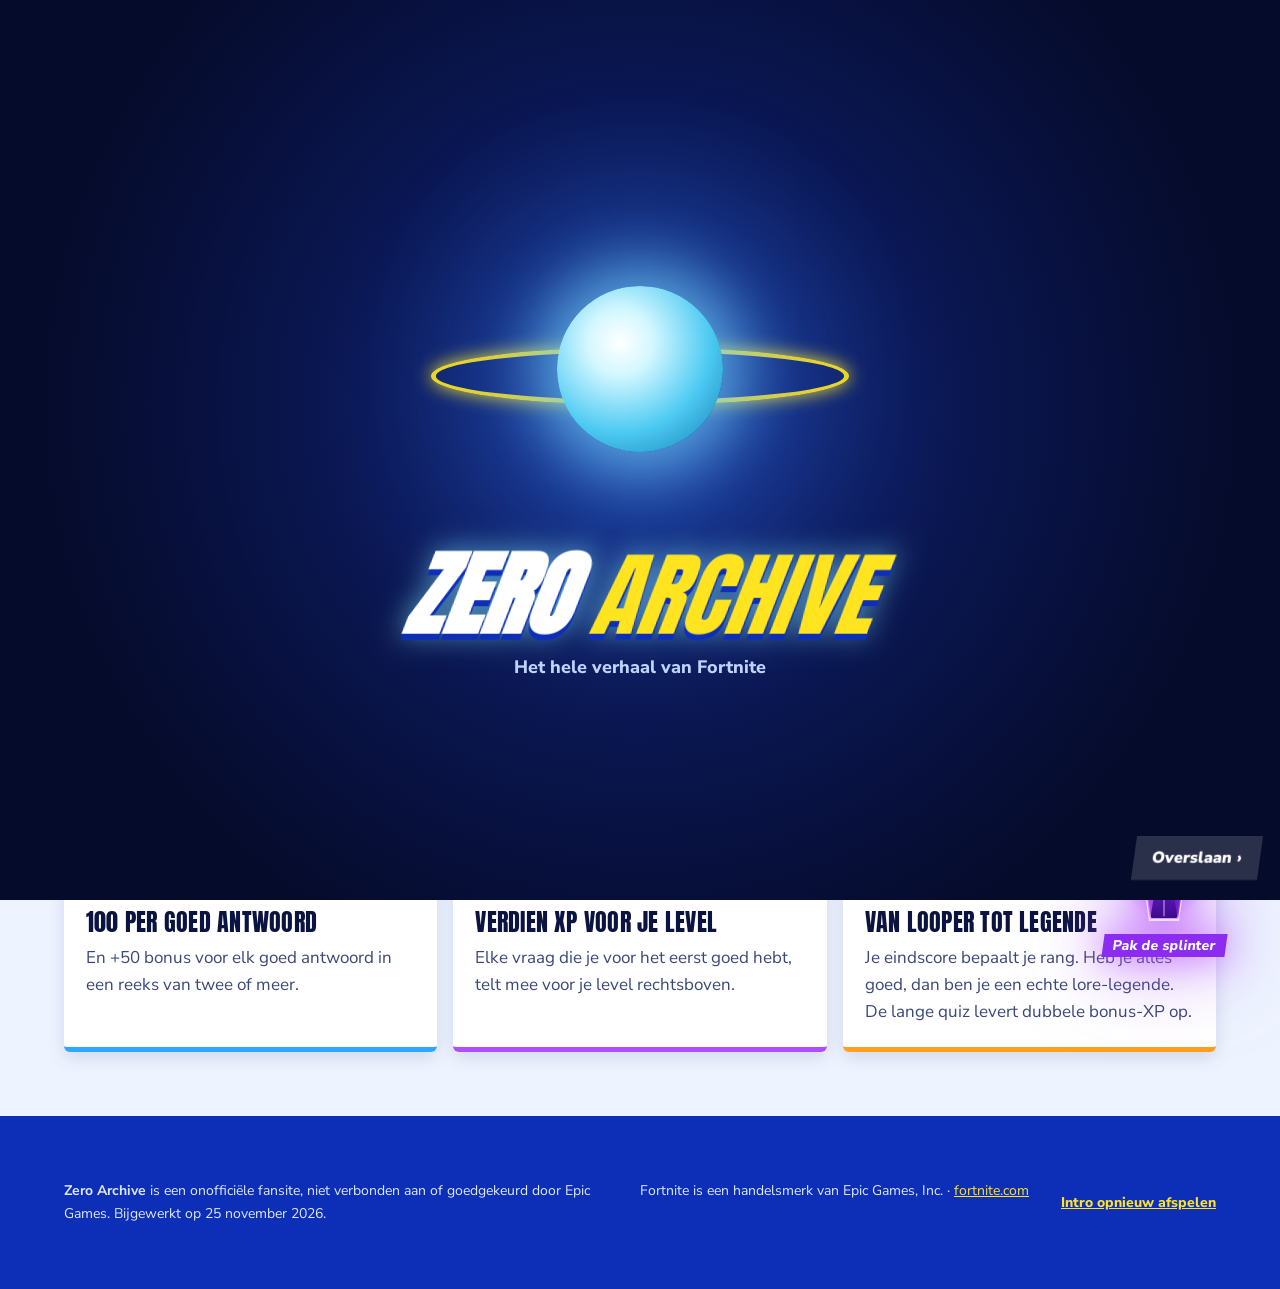
==== commit 1bc844ce: "Finale-achtergrond en 46 quizvragen" ====
--- a/quiz.html
+++ b/quiz.html
@@ -21,10 +21,10 @@
 <header class="band hero small" style="padding-bottom:clamp(64px,7vw,96px)"><div class="wrap split">
   <div>
     <p class="crumbs"><a href="index.html">Zero Archive</a> › Lore-quiz</p>
-    <span class="tagl">10 vragen · alles staat op de site</span>
+    <span class="tagl" id="poolTag">Kies 10 of 20 vragen · alles staat op de site</span>
     <h1>Ben jij een echte <em>lore-legende</em>?</h1>
-    <p class="lead">Tien willekeurige vragen over de Zero Point, The Seven, Geno en Out of Time. Elk goed antwoord levert XP op, en een reeks goede antwoorden levert bonuspunten op. Weet je het niet? Na elke vraag zie je het antwoord en waar het op de site staat.</p>
-    <div class="btns"><button class="btn y" id="go" type="button">Start de quiz</button><a class="btn w" href="index.html#tijdlijn">Eerst nog even lezen</a></div>
+    <p class="lead">Willekeurige vragen over de Zero Point, The Seven, Geno en Out of Time. Elk goed antwoord levert XP op, en een reeks goede antwoorden levert bonuspunten op. Weet je het niet? Na elke vraag zie je het antwoord en waar het op de site staat.</p>
+    <div class="btns"><button class="btn y" id="go" type="button" data-n="10">Snelle quiz (10)</button><button class="btn y" id="go20" type="button" data-n="20">Lange quiz (20)</button><a class="btn w" href="index.html#tijdlijn">Eerst nog even lezen</a></div>
     <p class="when" id="best" style="margin-top:16px"></p>
   </div>
   <div class="fig" aria-hidden="true" style="min-height:300px">
@@ -63,7 +63,7 @@
     <div class="grid">
       <article class="card" style="--r:var(--rare)"><span class="rar">Punten</span><h3>100 per goed antwoord</h3><p>En +50 bonus voor elk goed antwoord in een reeks van twee of meer.</p></article>
       <article class="card" style="--r:var(--epic)"><span class="rar" style="--r:var(--epic)">XP</span><h3>Verdien XP voor je level</h3><p>Elke vraag die je voor het eerst goed hebt, telt mee voor je level rechtsboven.</p></article>
-      <article class="card" style="--r:var(--leg)"><span class="rar" style="--r:var(--leg)">Rang</span><h3>Van Looper tot legende</h3><p>Je eindscore bepaalt je rang. Haal je 10 uit 10, dan ben je een echte lore-legende.</p></article>
+      <article class="card" style="--r:var(--leg)"><span class="rar" style="--r:var(--leg)">Rang</span><h3>Van Looper tot legende</h3><p>Je eindscore bepaalt je rang. Heb je alles goed, dan ben je een echte lore-legende. De lange quiz levert dubbele bonus-XP op.</p></article>
     </div>
   </div>
 </div></section>
@@ -99,18 +99,43 @@
  ["zerohour","Hoeveel spelers zagen Zero Hour, de finale van Chapter 6?","10,5 miljoen",["2 miljoen","25 miljoen","500.000"],"Zero Hour trok 10,5 miljoen spelers.","index.html#basis"],
  ["seasonx","Waar was “Out of Time” eerder al de slogan van?","Season X van Chapter 1",["Chapter 2 Season 1","De Big Bang","Remix"],"“Out of Time” was ook de slogan van Season X. In OG hangt de teller boven de Zero Point en de raket.","out-of-time.html"],
  ["daughters","Hoe heten de dochters van Geno?","The Imagined en The Order",["Hope en Valeria","The Paradigm en Singularity","Jade en Nisha"],"The Imagined en The Order zijn Geno's genetisch aangepaste dochters. Ze kozen allebei de kant van The Seven.","index.html#seven"],
- ["voyager","Wie verraadde de Ice King bij Shattered?","De Dark Voyager",["The Foundation","Jones","Captain X"],"De Dark Voyager zoog de levenskracht van de Ice King op en maakte de Zero Point compleet.","personages.html#dark-voyager"]];
-const RANKS=[[0,"Nieuwe Looper","Iedereen begint ergens. Lees de tijdlijn en probeer het opnieuw."],[4,"Rift-reiziger","Je kent de grote lijnen. Nog een paar chapters en je hoort erbij."],[7,"Lid van The Seven","Sterk! Je weet meer dan de meeste spelers in de lobby."],[9,"Zero Point-meester","Bijna perfect. Geno zou je liever niet tegenkomen."],[10,"Lore-legende","10 uit 10. Jij bent klaar voor Out of Time."]];
+ ["voyager","Wie verraadde de Ice King bij Shattered?","De Dark Voyager",["The Foundation","Jones","Captain X"],"De Dark Voyager zoog de levenskracht van de Ice King op en maakte de Zero Point compleet.","personages.html#dark-voyager"],
+ ["captainx","Wie leidt de schattenjacht in Treasure Hunters?","Captain X",["Oscar","Midas","The Order"],"Captain X is het gemaskerde brein achter de jacht op de sleutel van de kist.","personages.html#captain-x"],
+ ["reveal","Wanneer wordt de identiteit van Captain X onthuld?","Tijdens Out of Time",["Bij de start van Chapter 8","Bij The Streamer Awards","Nooit, dat blijft geheim"],"Epic bevestigde dat zijn masker afgaat tijdens het event Out of Time op 5 december.","out-of-time.html"],
+ ["harvester","Hoe heet het schip van de Dark Voyager?","De Dark Harvester",["Het moederschip","The Spire","De Battle Bus"],"Met de Dark Harvester verzamelde de Dark Voyager de Zero Shards.","personages.html#dark-voyager"],
+ ["frozen","Wie werd bij Shattered bevroren door de Ice King?","The Foundation",["Jones","Hope","The Order"],"De Ice King won de rivaliteit en bevroor The Foundation, die daarna verdween.","personages.html#foundation"],
+ ["isle","Op welk eiland landen Hope en Jones met de schatkist?","Crossbones Isle",["Oninoshima","Helios","Springfield"],"In Treasure Hunters landen ze met de kist op Crossbones Isle.","out-of-time.html"],
+ ["coast","Hoe heet het eiland nadat de Zero Point bij Shattered weer heel werd?","Shattered Coast",["Golden Coast","Reality Zero","The Flipside"],"Het hervormde eiland heet de Shattered Coast, en dat valt nu langzaam uit elkaar.","index.html#woorden"],
+ ["sprites","Wat hielp de vergiftigde Jones genezen?","Sprites",["Een Chug Jug","Pandora's Box","De rode kubus"],"De Sprites uit Chapter 7, gemaakt van Zero Point-materiaal, hielpen Jones genezen.","personages.html#jones"],
+ ["wrixel","Met wie bouwde Slone de superhack?","Wrixel",["Singularity","Captain X","The Scientist"],"Slone en Wrixel bouwden een superhack om de splinter binnen te halen, maar kregen een schatkist.","personages.html#slone"],
+ ["skyfire","Wat deed Slone tijdens Operation Sky Fire?","Ze liet de Loopers achter op het moederschip",["Ze bestuurde de Mecha","Ze stal de gouden kubus","Ze vluchtte naar Reality 783"],"Slone stuurde Loopers op het moederschip af en liet ze daar achter.","personages.html#slone"],
+ ["kado","Welke vampier kwam in Chapter 4 Season 4 naar het eiland?","Kado Thorne",["The Ageless","Megalo Don","Daigo"],"Kado Thorne kwam met zijn Eclipse; Slone liet zijn tijdmachine stelen.","index.html#tijdlijn"],
+ ["chrome","Wat verspreidde The Herald over het eiland?","Chrome",["Goud","IJs","Lava"],"The Herald verchroomde alles in Chapter 3, zelfs The Scientist.","index.html#tijdlijn"],
+ ["spire","Wat bouwde The Foundation om de Zero Point in te dammen?","The Spire",["The Collider","The Stabilizer","The Device"],"In Chapter 2 Season 6 bouwde The Foundation The Spire.","personages.html#foundation"],
+ ["galactus","Wie at in Chapter 2 de Battle Buses op?","Galactus",["Zeus","Doctor Doom","De Cube Queen"],"Galactus slokte de Battle Buses op voordat hij werd teruggestuurd.","index.html#tijdlijn"],
+ ["pandora","Wat ging er open aan het eind van Chapter 5 Season 1?","Pandora's Box",["The Vault","Een zwart gat","The Spire"],"In maart 2024 ging Pandora's Box open.","index.html#events"],
+ ["zeus","Welke god verslaat de Looper in Chapter 5 Season 2?","Zeus",["Ares","Hades","Poseidon"],"De Looper werd Hero of Mortals en versloeg Zeus.","index.html#tijdlijn"],
+ ["oninoshima","Hoe heet Reality 783, waar in Chapter 6 een Zero Point-scherf neerstortte?","Oninoshima",["Helios","Olympus","Springfield"],"Een stuk Zero Point stortte neer op Oninoshima en wekte de demonen.","index.html#tijdlijn"],
+ ["goldcube","Wat werd er zichtbaar in het moederschip na Operation Sky Fire?","Een gouden kubus",["Een paarse splinter","De helm van Geno","Pandora's Box"],"Na het uitschakelen van het moederschip werd een gouden kubus zichtbaar.","index.html#tijdlijn"],
+ ["kevin","Hoe noemden fans de paarse kubus uit Chapter 1?","Kevin",["Steve","Cubey","The Herald"],"De paarse kubus kreeg van fans de bijnaam Kevin.","index.html#tijdlijn"],
+ ["batmanloop","In welke comic belandt Batman in de Loop?","Batman/Fortnite: Zero Point",["Fortnite x Marvel: Zero War","Nexus War: Thor","Fortnite x Sonic"],"In Batman/Fortnite: Zero Point raakt Batman zijn geheugen kwijt in de Loop.","index.html#comics"],
+ ["gage","Wie schreef zowel Batman/Fortnite: Zero Point als Zero War?","Christos Gage",["Donny Cates","Donald Mustard alleen","Ben Starr"],"Christos Gage schreef beide, met een verhaal van Donald Mustard van Epic.","index.html#comics"],
+ ["cheat","Wat verstopte Hope in haar kunstwerken?","Een cheatcode tegen Geno's invloed",["De sleutel van de kist","Een kaart naar Reality 616","Een foto van Captain X"],"Hope verstopte een cheatcode die de Looper bevrijdt van Geno's invloed.","personages.html#hope"],
+ ["test","Hoeveel XP leverde de spoilervrije servertest op?","80.000 XP",["10.000 XP","250.000 XP","1 miljoen XP"],"De servertest voor Out of Time leverde 80.000 XP op.","out-of-time.html"],
+ ["timer","Waar hangt de Out of Time-teller in Battle Royale?","Boven The Chest",["Boven Dusty Depot","Op de Battle Bus","In de lobby"],"In BR hangt de teller boven The Chest; in OG boven de Zero Point en de raket van Dusty Depot.","out-of-time.html"],
+ ["fracture","Welk event sloot Chapter 3 af?","Fracture",["Collision","The Big Bang","Zero Hour"],"Fracture op 3 december 2022: Chrome nam alles over en het eiland brak.","index.html#events"]];
+const RANKS=[[0,"Nieuwe Looper","Iedereen begint ergens. Lees de tijdlijn en probeer het opnieuw."],[4,"Rift-reiziger","Je kent de grote lijnen. Nog een paar chapters en je hoort erbij."],[7,"Lid van The Seven","Sterk! Je weet meer dan de meeste spelers in de lobby."],[9,"Zero Point-meester","Bijna perfect. Geno zou je liever niet tegenkomen."],[10,"Lore-legende","Alles goed. Jij bent klaar voor Out of Time."]];
 const $=id=>document.getElementById(id);
 const shuffle=a=>{a=a.slice();for(let i=a.length-1;i>0;i--){const j=Math.random()*(i+1)|0;[a[i],a[j]]=[a[j],a[i]]}return a};
-let set=[],i=0,score=0,good=0,streak=0,best=0,log=[];
+let NQ=10,set=[],i=0,score=0,good=0,streak=0,best=0,log=[];
 let rec=0;try{rec=+localStorage.getItem('zaQuizBest')||0}catch(e){}
+document.getElementById('poolTag').textContent=`Kies 10 of 20 vragen uit ${Q.length} · alles staat op de site`;
 const showBest=()=>{$('best').textContent=rec?`Jouw beste score: ${rec} punten`:''};showBest();
 
-function start(){set=shuffle(Q).slice(0,10);i=0;score=0;good=0;streak=0;best=0;log=[];
+function start(n){NQ=n||NQ;set=shuffle(Q).slice(0,NQ);i=0;score=0;good=0;streak=0;best=0;log=[];
   $('startHint').hidden=true;$('end').hidden=true;$('qz').hidden=false;show();$('quiz').scrollIntoView({behavior:'smooth'})}
 function show(){const q=set[i];
-  $('qNum').textContent=`Vraag ${i+1}/10`;$('qBar').style.width=(i/10*100)+'%';$('qScore').textContent=score+' punten';
+  $('qNum').textContent=`Vraag ${i+1}/${NQ}`;$('qBar').style.width=(i/NQ*100)+'%';$('qScore').textContent=score+' punten';
   $('qText').textContent=q[1];$('qFb').hidden=true;$('next').hidden=true;
   const opts=shuffle([q[2],...q[3]]);
   $('qOpts').innerHTML=opts.map((o,k)=>`<button type="button" class="opt" data-v="${k}"><b>${'ABCD'[k]}</b><span></span></button>`).join('');
@@ -130,20 +155,20 @@
   $('qFb').hidden=false;$('qScore').textContent=score+' punten';
   $('qStreak').hidden=streak<2;$('qStreak').textContent=`Reeks ×${streak}`;
   log.push([q[1],q[2],b.querySelector('span').textContent,ok]);
-  $('next').textContent=i===9?'Bekijk je resultaat':'Volgende vraag';$('next').hidden=false;$('next').focus({preventScroll:true});
+  $('next').textContent=i===NQ-1?'Bekijk je resultaat':'Volgende vraag';$('next').hidden=false;$('next').focus({preventScroll:true});
 });
-$('next').addEventListener('click',()=>{$('qOpts').classList.remove('done');i++;if(i<10)show();else finish()});
+$('next').addEventListener('click',()=>{$('qOpts').classList.remove('done');i++;if(i<NQ)show();else finish()});
 function finish(){$('qz').hidden=true;$('end').hidden=false;$('qBar').style.width='100%';
-  const rk=RANKS.filter(r=>good>=r[0]).pop();$('rank').textContent=rk[1];$('endTxt').textContent=`${good} van de 10 goed. ${rk[2]}`;
+  const pct=good/NQ*10,rk=RANKS.filter(r=>pct>=r[0]).pop();$('rank').textContent=rk[1];$('endTxt').textContent=`${good} van de ${NQ} goed. ${rk[2]}`;
   const newRec=score>rec;if(newRec){rec=score;try{localStorage.setItem('zaQuizBest',rec)}catch(e){}showBest()}
-  $('endStats').innerHTML=`<div class="fact"><b>${score}</b><span>punten${newRec?' · nieuw record!':''}</span></div><div class="fact"><b>${good}/10</b><span>goede antwoorden</span></div><div class="fact"><b>×${best}</b><span>langste reeks</span></div>`;
+  $('endStats').innerHTML=`<div class="fact"><b>${score}</b><span>punten${newRec?' · nieuw record!':''}</span></div><div class="fact"><b>${good}/${NQ}</b><span>goede antwoorden</span></div><div class="fact"><b>×${best}</b><span>langste reeks</span></div>`;
   $('review').innerHTML='';log.forEach(([q,c,g,ok])=>{const li=document.createElement('li');li.className=ok?'ok':'no';
     const b=document.createElement('b');b.textContent=q;const s=document.createElement('span');s.textContent=ok?`Goed: ${c}`:`Jij: ${g} · Juist: ${c}`;li.append(b,s);$('review').append(li)});
   $('end').scrollIntoView({behavior:'smooth'});
-  if(window.FX){const n=good>=9?4:good>=7?2:1;for(let k=0;k<n;k++)setTimeout(()=>FX.burst(innerWidth*(.25+Math.random()*.5),innerHeight*(.3+Math.random()*.3),110,15),k*350);FX.give&&good===10&&FX.give('quiz:perfect',500,innerWidth/2,innerHeight/2)}
+  if(window.FX){const n=pct>=9?4:pct>=7?2:1;for(let k=0;k<n;k++)setTimeout(()=>FX.burst(innerWidth*(.25+Math.random()*.5),innerHeight*(.3+Math.random()*.3),110,15),k*350);FX.give&&good===NQ&&FX.give('quiz:perfect'+NQ,NQ===20?1000:500,innerWidth/2,innerHeight/2)}
 }
-$('go').addEventListener('click',start);$('again').addEventListener('click',start);
-$('copy').addEventListener('click',async e=>{const t=`Ik haalde ${good}/10 (${score} punten) in de Zero Archive lore-quiz: ${$('rank').textContent}!`;
+$('go').addEventListener('click',()=>start(10));$('go20').addEventListener('click',()=>start(20));$('again').addEventListener('click',()=>start());
+$('copy').addEventListener('click',async e=>{const t=`Ik haalde ${good}/${NQ} (${score} punten) in de Zero Archive lore-quiz: ${$('rank').textContent}!`;
   try{await navigator.clipboard.writeText(t);e.target.textContent='Gekopieerd!'}catch(err){e.target.textContent='Kopiëren lukt hier niet'}setTimeout(()=>e.target.textContent='Kopieer je score',1800)});
 }
 </script>
